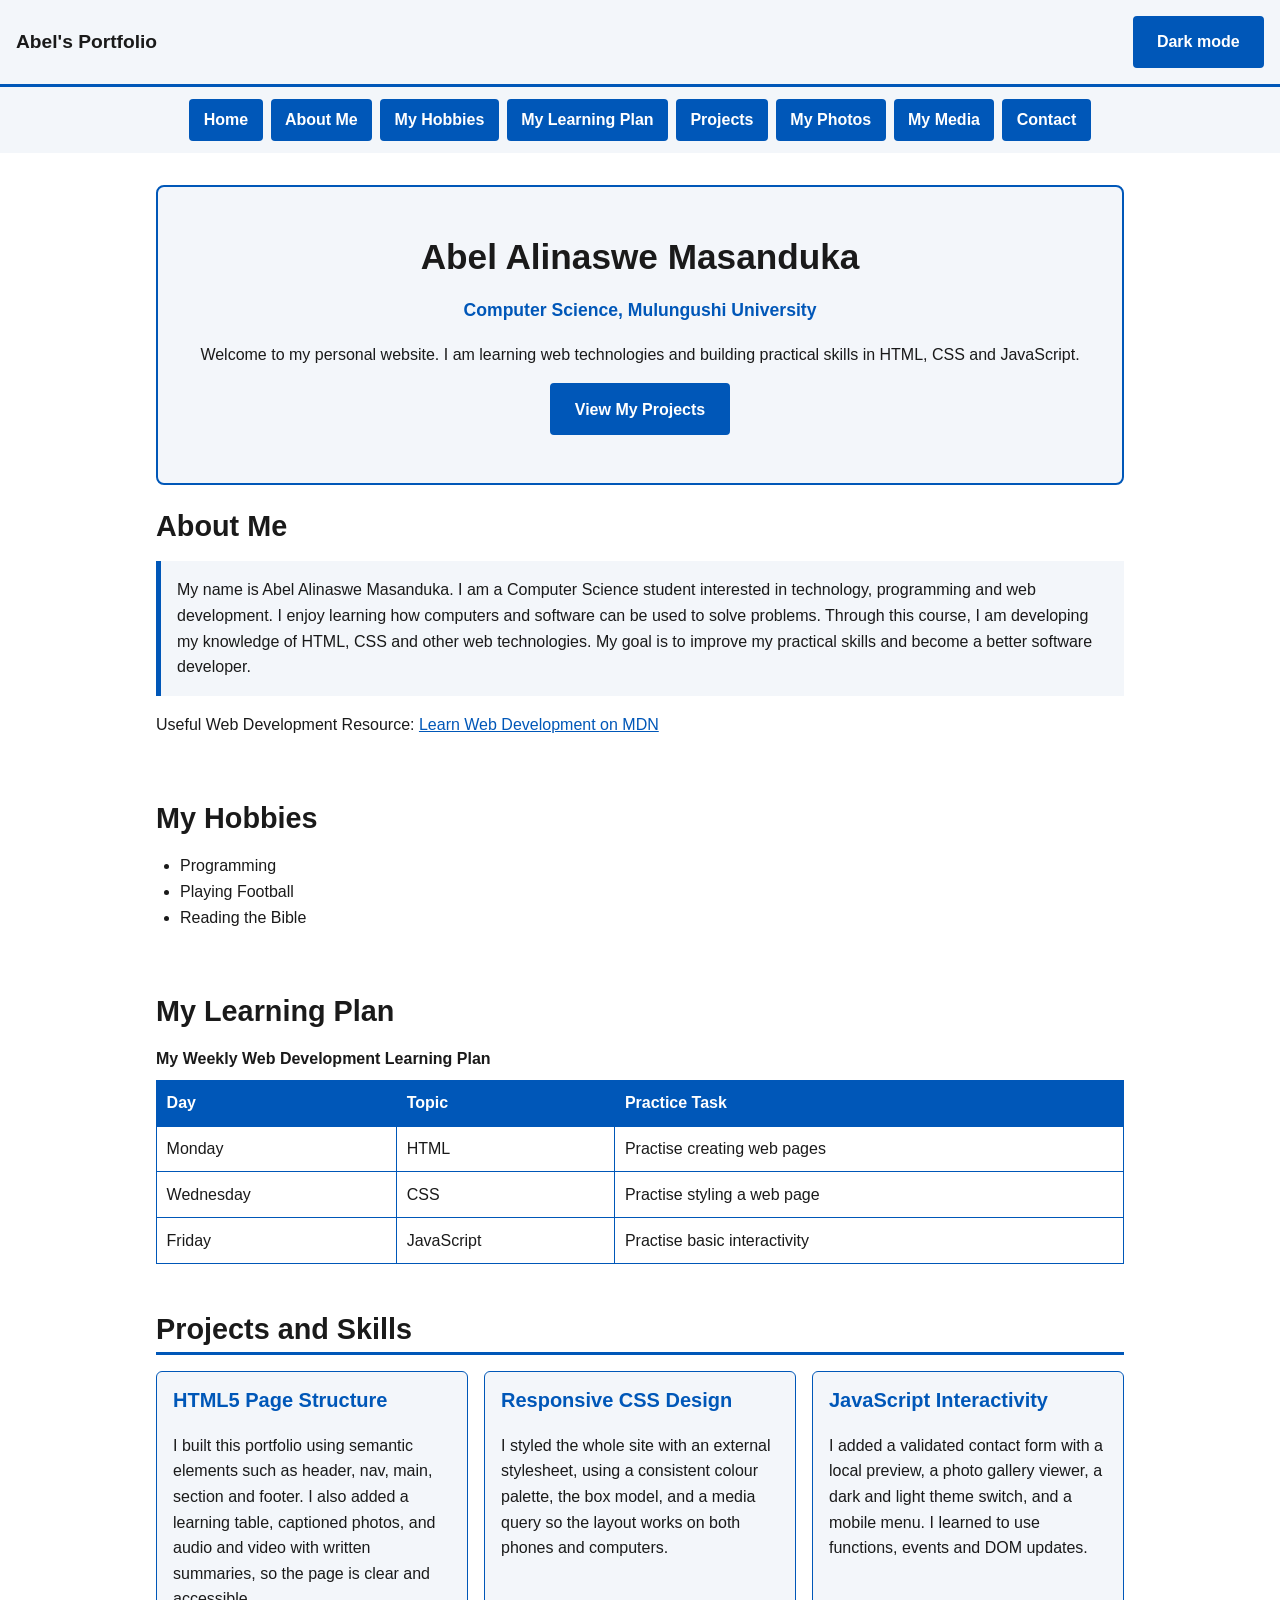
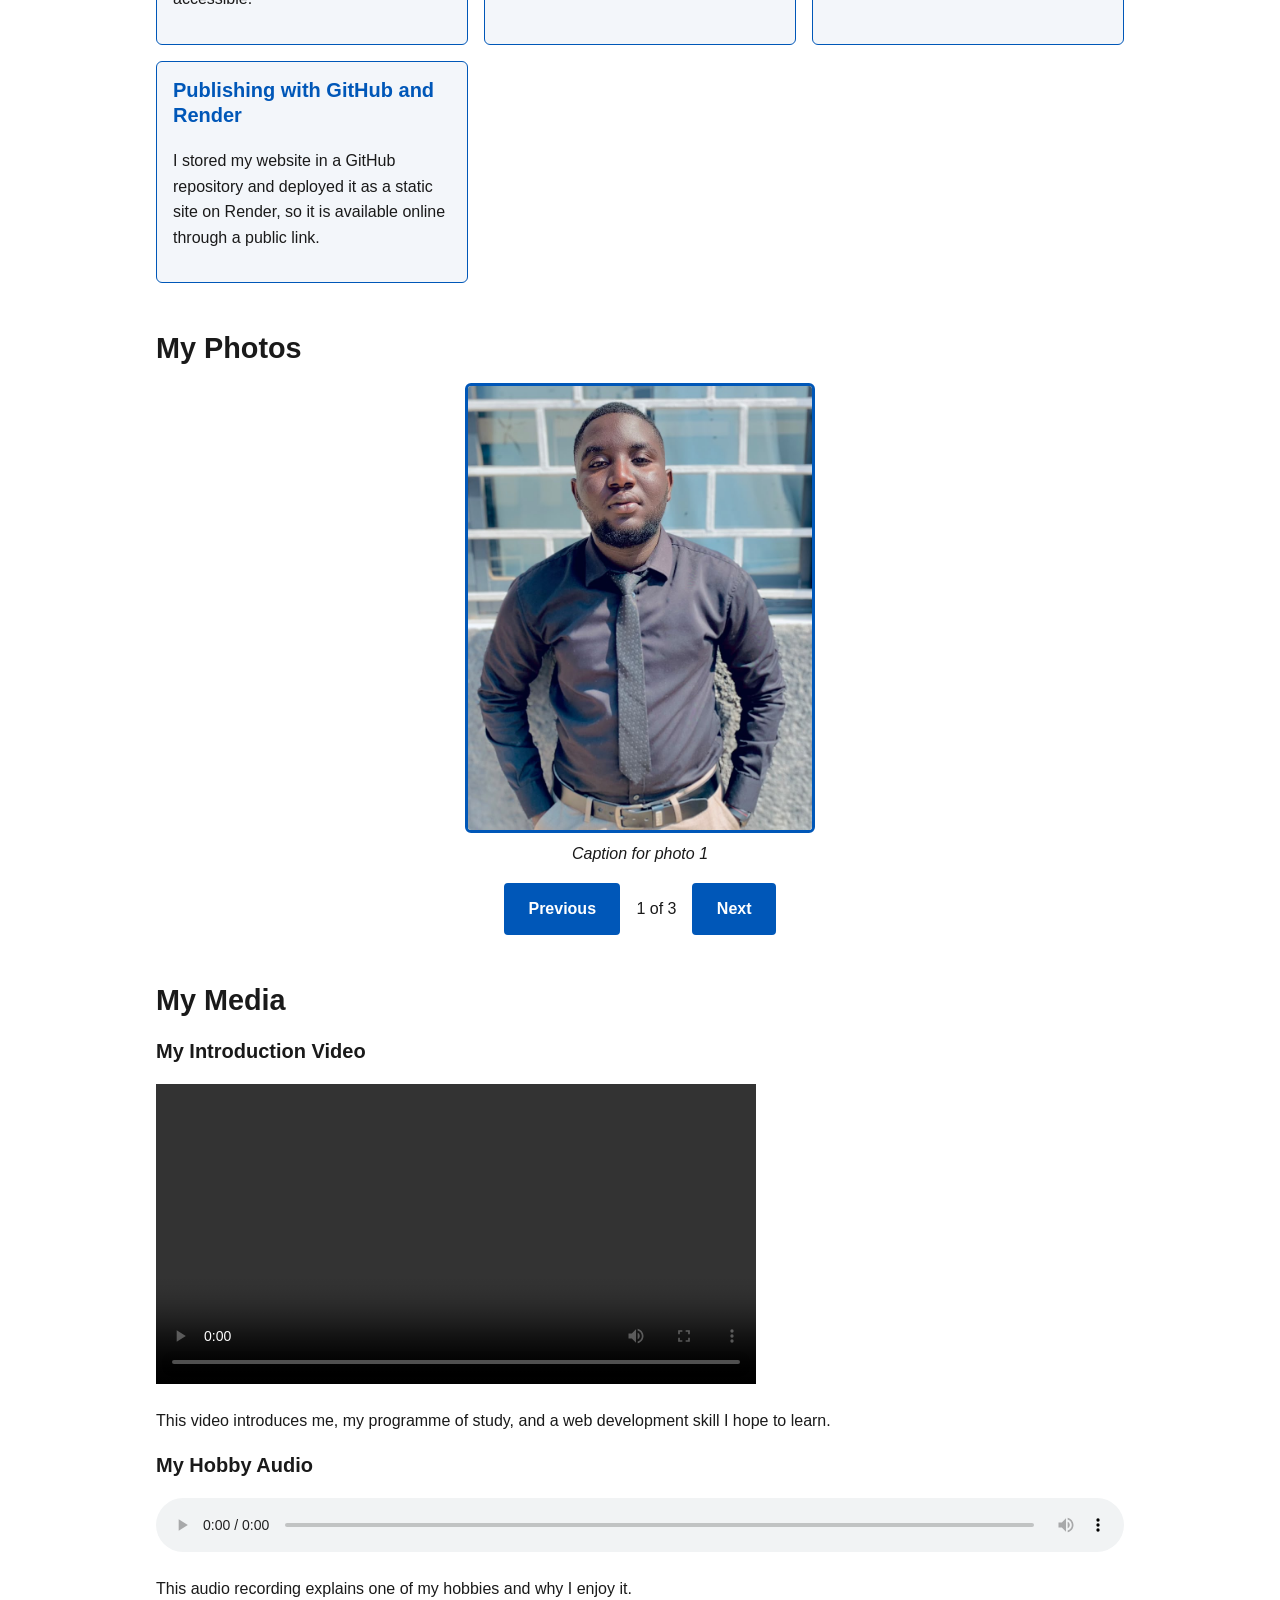
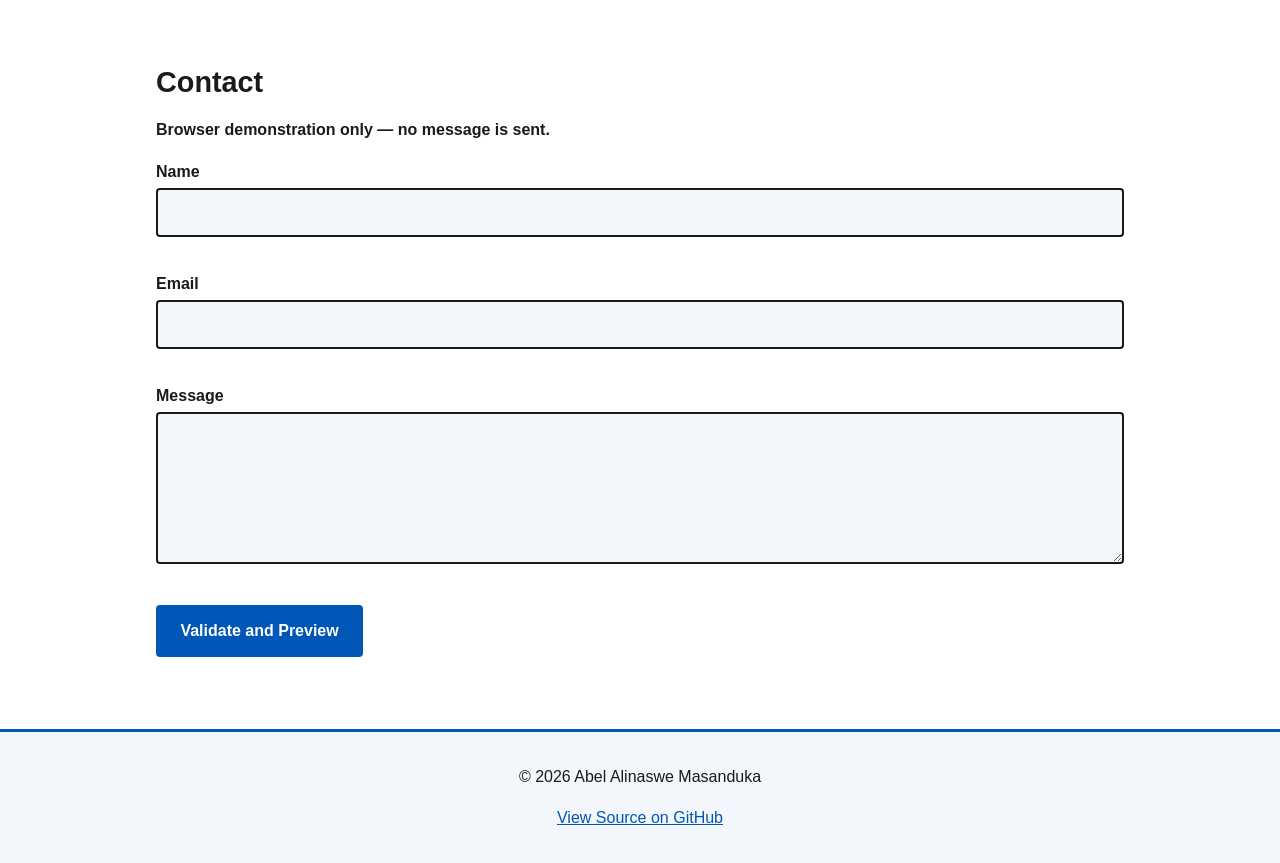
==== Desktop/myweb/index.html @ 2b9f80b7 "Fix JavaScript features and header styling" ====
<!DOCTYPE html>
<html lang="en">
<head>
    <meta charset="UTF-8">
    <meta name="viewport" content="width=device-width, initial-scale=1.0">
    <title>Abel Alinaswe Masanduka | Personal Portfolio</title>
    <link rel="stylesheet" href="css/styles.css">
    <script src="js/script.js" defer></script>
</head>
<body>

<header>
    <p class="site-title">Abel's Portfolio</p>
    <button type="button" id="theme-toggle" aria-pressed="false">Dark mode</button>
</header>

<nav id="site-nav" aria-label="Main navigation">
    <button type="button" id="menu-toggle" aria-expanded="false" aria-controls="nav-links">Menu ☰</button>
    <ul id="nav-links">
        <li><a href="#home">Home</a></li>
        <li><a href="#about">About Me</a></li>
        <li><a href="#hobbies">My Hobbies</a></li>
        <li><a href="#learning">My Learning Plan</a></li>
        <li><a href="#projects">Projects</a></li>
        <li><a href="#photos">My Photos</a></li>
        <li><a href="#media">My Media</a></li>
        <li><a href="#contact">Contact</a></li>
    </ul>
</nav>

<main>

    <!-- Introductory area -->
    <section id="home" class="hero">
        <h1>Abel Alinaswe Masanduka</h1>
        <p class="programme">Computer Science, Mulungushi University</p>
        <p>Welcome to my personal website. I am learning web technologies and building practical skills in HTML, CSS and JavaScript.</p>
        <a href="#projects" class="btn">View My Projects</a>
    </section>

    <section id="about">
        <h2>About Me</h2>
        <p class="highlight">
            My name is Abel Alinaswe Masanduka. I am a Computer Science student
            interested in technology, programming and web development. I enjoy
            learning how computers and software can be used to solve problems.
            Through this course, I am developing my knowledge of HTML, CSS and
            other web technologies. My goal is to improve my practical skills
            and become a better software developer.
        </p>
        <p>
            Useful Web Development Resource:
            <a href="https://developer.mozilla.org/en-US/docs/Learn_web_development"
               target="_blank" rel="noopener">
                Learn Web Development on MDN
            </a>
        </p>
    </section>

    <section id="hobbies">
        <h2>My Hobbies</h2>
        <ul>
            <li>Programming</li>
            <li>Playing Football</li>
            <li>Reading the Bible</li>
        </ul>
    </section>

    <section id="learning">
        <h2>My Learning Plan</h2>
        <div class="table-wrap">
            <table>
                <caption>My Weekly Web Development Learning Plan</caption>
                <thead>
                    <tr>
                        <th>Day</th>
                        <th>Topic</th>
                        <th>Practice Task</th>
                    </tr>
                </thead>
                <tbody>
                    <tr>
                        <td>Monday</td>
                        <td>HTML</td>
                        <td>Practise creating web pages</td>
                    </tr>
                    <tr>
                        <td>Wednesday</td>
                        <td>CSS</td>
                        <td>Practise styling a web page</td>
                    </tr>
                    <tr>
                        <td>Friday</td>
                        <td>JavaScript</td>
                        <td>Practise basic interactivity</td>
                    </tr>
                </tbody>
            </table>
        </div>
    </section>

    <section id="projects">
        <h2>Projects and Skills</h2>
        <div class="project-grid">
            <article class="project-card">
                <h3>HTML5 Page Structure</h3>
                <p>I built this portfolio using semantic elements such as header, nav, main, section and footer. I also added a learning table, captioned photos, and audio and video with written summaries, so the page is clear and accessible.</p>
            </article>
            <article class="project-card">
                <h3>Responsive CSS Design</h3>
                <p>I styled the whole site with an external stylesheet, using a consistent colour palette, the box model, and a media query so the layout works on both phones and computers.</p>
            </article>
            <article class="project-card">
                <h3>JavaScript Interactivity</h3>
                <p>I added a validated contact form with a local preview, a photo gallery viewer, a dark and light theme switch, and a mobile menu. I learned to use functions, events and DOM updates.</p>
            </article>
            <article class="project-card">
                <h3>Publishing with GitHub and Render</h3>
                <p>I stored my website in a GitHub repository and deployed it as a static site on Render, so it is available online through a public link.</p>
            </article>
        </div>
    </section>

    <section id="photos">
        <h2>My Photos</h2>
        <figure class="gallery">
            <img id="gallery-img" src="images/photo1.jpg" alt="Description of photo 1">
            <figcaption id="gallery-caption">Caption for photo 1</figcaption>
        </figure>
        <div class="gallery-controls">
            <button type="button" id="prev-btn">Previous</button>
            <span id="gallery-count">1 of 3</span>
            <button type="button" id="next-btn">Next</button>
        </div>
    </section>

    <section id="media">
        <h2>My Media</h2>

        <h3>My Introduction Video</h3>
        <video controls width="600">
            <source src="videos/introduction.mp4" type="video/mp4">
            Your browser does not support the video element.
        </video>
        <p>
            This video introduces me, my programme of study, and a web development
            skill I hope to learn.
        </p>

        <h3>My Hobby Audio</h3>
        <audio controls>
            <source src="videos/hobby-audio.mp4" type="audio/mp4">
            Your browser does not support the audio element.
        </audio>
        <p>
            This audio recording explains one of my hobbies and why I enjoy it.
        </p>
    </section>

    <section id="contact">
        <h2>Contact</h2>
        <p><strong>Browser demonstration only — no message is sent.</strong></p>

        <form id="contact-form" novalidate>
            <div class="field">
                <label for="name">Name</label>
                <input type="text" id="name" name="name" required>
                <span class="error" id="name-error" aria-live="polite"></span>
            </div>

            <div class="field">
                <label for="email">Email</label>
                <input type="email" id="email" name="email" required>
                <span class="error" id="email-error" aria-live="polite"></span>
            </div>

            <div class="field">
                <label for="message">Message</label>
                <textarea id="message" name="message" rows="5" required></textarea>
                <span class="error" id="message-error" aria-live="polite"></span>
            </div>

            <button type="submit">Validate and Preview</button>
        </form>

        <div id="form-preview" aria-live="polite"></div>
    </section>

</main>

<footer>
    <p>&copy; 2026 Abel Alinaswe Masanduka</p>
    <p><a href="https://github.com/YOUR-USERNAME/YOUR-REPO">View Source on GitHub</a></p>
</footer>

</body>
</html>
---- Desktop/myweb/css/styles.css ----
/* ===== Colour palette (light theme) ===== */
:root {
  --bg: #ffffff;
  --text: #1a1a1a;
  --accent: #0057b8;
  --card: #f3f6fa;
  --error: #b00020;
  --success: #2e7d32;
}

/* ===== Dark theme ===== */
body.dark {
  --bg: #121212;
  --text: #f1f1f1;
  --accent: #6cb2ff;
  --card: #1e1e1e;
  --error: #ff8a80;
  --success: #81c784;
}

/* ===== Element selectors: base typography and spacing ===== */
* { box-sizing: border-box; }

html { scroll-behavior: smooth; }

body {
  font-family: Arial, Helvetica, sans-serif;
  line-height: 1.6;
  margin: 0;
  background: var(--bg);
  color: var(--text);
  overflow-x: hidden;
}

h1, h2, h3 { line-height: 1.25; }
h1 { font-size: 2.2rem; margin: 0 0 0.5rem; }
h2 { font-size: 1.8rem; margin: 0 0 1rem; }
h3 { font-size: 1.25rem; }

a { color: var(--accent); }

main {
  max-width: 1000px;
  margin: 0 auto;
  padding: 1rem;
}

section { padding: 1.5rem 0; }

ul { padding-left: 1.5rem; }

/* ===== Header and footer ===== */
header, footer {
  background: var(--card);
  padding: 1rem;
  border-bottom: 3px solid var(--accent);
}

header {
  display: flex;
  justify-content: space-between;
  align-items: center;
  flex-wrap: wrap;
  gap: 0.5rem;
}

footer {
  text-align: center;
  border-bottom: none;
  border-top: 3px solid var(--accent);
  margin-top: 2rem;
}

.site-title {
  margin: 0;
  font-size: 1.2rem;
  font-weight: bold;
}

/* ===== Buttons ===== */
button, .btn {
  display: inline-block;
  padding: 0.7rem 1.4rem;
  background: var(--accent);
  color: var(--bg);
  border: 2px solid var(--accent);
  border-radius: 4px;
  font: inherit;
  font-weight: bold;
  text-decoration: none;
  cursor: pointer;
}

button:hover, .btn:hover {
  background: var(--bg);
  color: var(--accent);
}

/* Visible keyboard focus */
a:focus, button:focus, input:focus, textarea:focus {
  outline: 3px solid #ff9800;
  outline-offset: 2px;
}

/* ===== Navigation ===== */
nav {
  background: var(--card);
  padding: 0.75rem 1rem;
}

#menu-toggle { display: none; }

#nav-links {
  display: flex;
  flex-wrap: wrap;
  justify-content: center;
  gap: 0.5rem;
  list-style: none;
  padding: 0;
  margin: 0;
}

#nav-links a {
  display: block;
  padding: 0.5rem 0.9rem;
  background: var(--accent);
  color: var(--bg);
  text-decoration: none;
  border-radius: 4px;
  font-weight: bold;
}

#nav-links a:hover { text-decoration: underline; }

/* ===== Hero (introductory area) ===== */
.hero {
  text-align: center;
  padding: 3rem 1rem;
  background: var(--card);
  border: 2px solid var(--accent);
  border-radius: 8px;
  margin-top: 1rem;
}

.programme {
  font-weight: bold;
  color: var(--accent);
  font-size: 1.1rem;
}

/* ===== Text highlight ===== */
.highlight {
  padding: 1rem;
  background: var(--card);
  border-left: 5px solid var(--accent);
}

/* ===== Projects ===== */
#projects h2 {
  border-bottom: 3px solid var(--accent);
  padding-bottom: 0.25rem;
}

.project-grid {
  display: grid;
  grid-template-columns: repeat(auto-fit, minmax(240px, 1fr));
  gap: 1rem;
}

.project-card {
  background: var(--card);
  border: 1px solid var(--accent);
  border-radius: 6px;
  padding: 1rem;
}

.project-card h3 { margin-top: 0; color: var(--accent); }

/* ===== Table ===== */
.table-wrap { overflow-x: auto; }

table {
  width: 100%;
  border-collapse: collapse;
}

caption {
  font-weight: bold;
  margin-bottom: 0.5rem;
  text-align: left;
}

th, td {
  border: 1px solid var(--accent);
  padding: 0.6rem;
  text-align: left;
}

th {
  background: var(--accent);
  color: var(--bg);
}

/* ===== Photos and gallery ===== */
img, video { max-width: 100%; height: auto; }
audio { width: 100%; }

.gallery {
  margin: 0 0 1rem;
  text-align: center;
}

.gallery img {
  display: block;
  margin: 0 auto;
  max-height: 450px;
  object-fit: contain;
  border: 3px solid var(--accent);
  border-radius: 6px;
}

.gallery figcaption {
  margin-top: 0.5rem;
  font-style: italic;
}

.gallery-controls {
  display: flex;
  justify-content: center;
  align-items: center;
  gap: 1rem;
  flex-wrap: wrap;
}

/* ===== Contact form ===== */
.field { margin-bottom: 1rem; }

.field label {
  display: block;
  margin-bottom: 0.25rem;
  font-weight: bold;
}

.field input, .field textarea {
  width: 100%;
  padding: 0.6rem;
  border: 2px solid var(--text);
  border-radius: 4px;
  font: inherit;
  background: var(--card);
  color: var(--text);
}

.invalid { border-color: var(--error) !important; }

.error {
  display: block;
  color: var(--error);
  font-size: 0.9rem;
  min-height: 1.1rem;
}

#form-preview {
  margin-top: 1rem;
  padding: 1rem;
  border: 2px solid var(--success);
  border-radius: 4px;
  background: var(--card);
  overflow-wrap: anywhere;
}

#form-preview:empty { display: none; }

/* ===== Responsive: phones ===== */
@media (max-width: 700px) {
  h1 { font-size: 1.7rem; }
  h2 { font-size: 1.5rem; }

  #menu-toggle {
    display: block;
    width: 100%;
  }

  #nav-links {
    display: none;
    flex-direction: column;
    margin-top: 0.5rem;
  }

  #nav-links.open { display: flex; }

  #nav-links a { padding: 0.75rem; text-align: center; }

  .hero { padding: 2rem 1rem; }
}
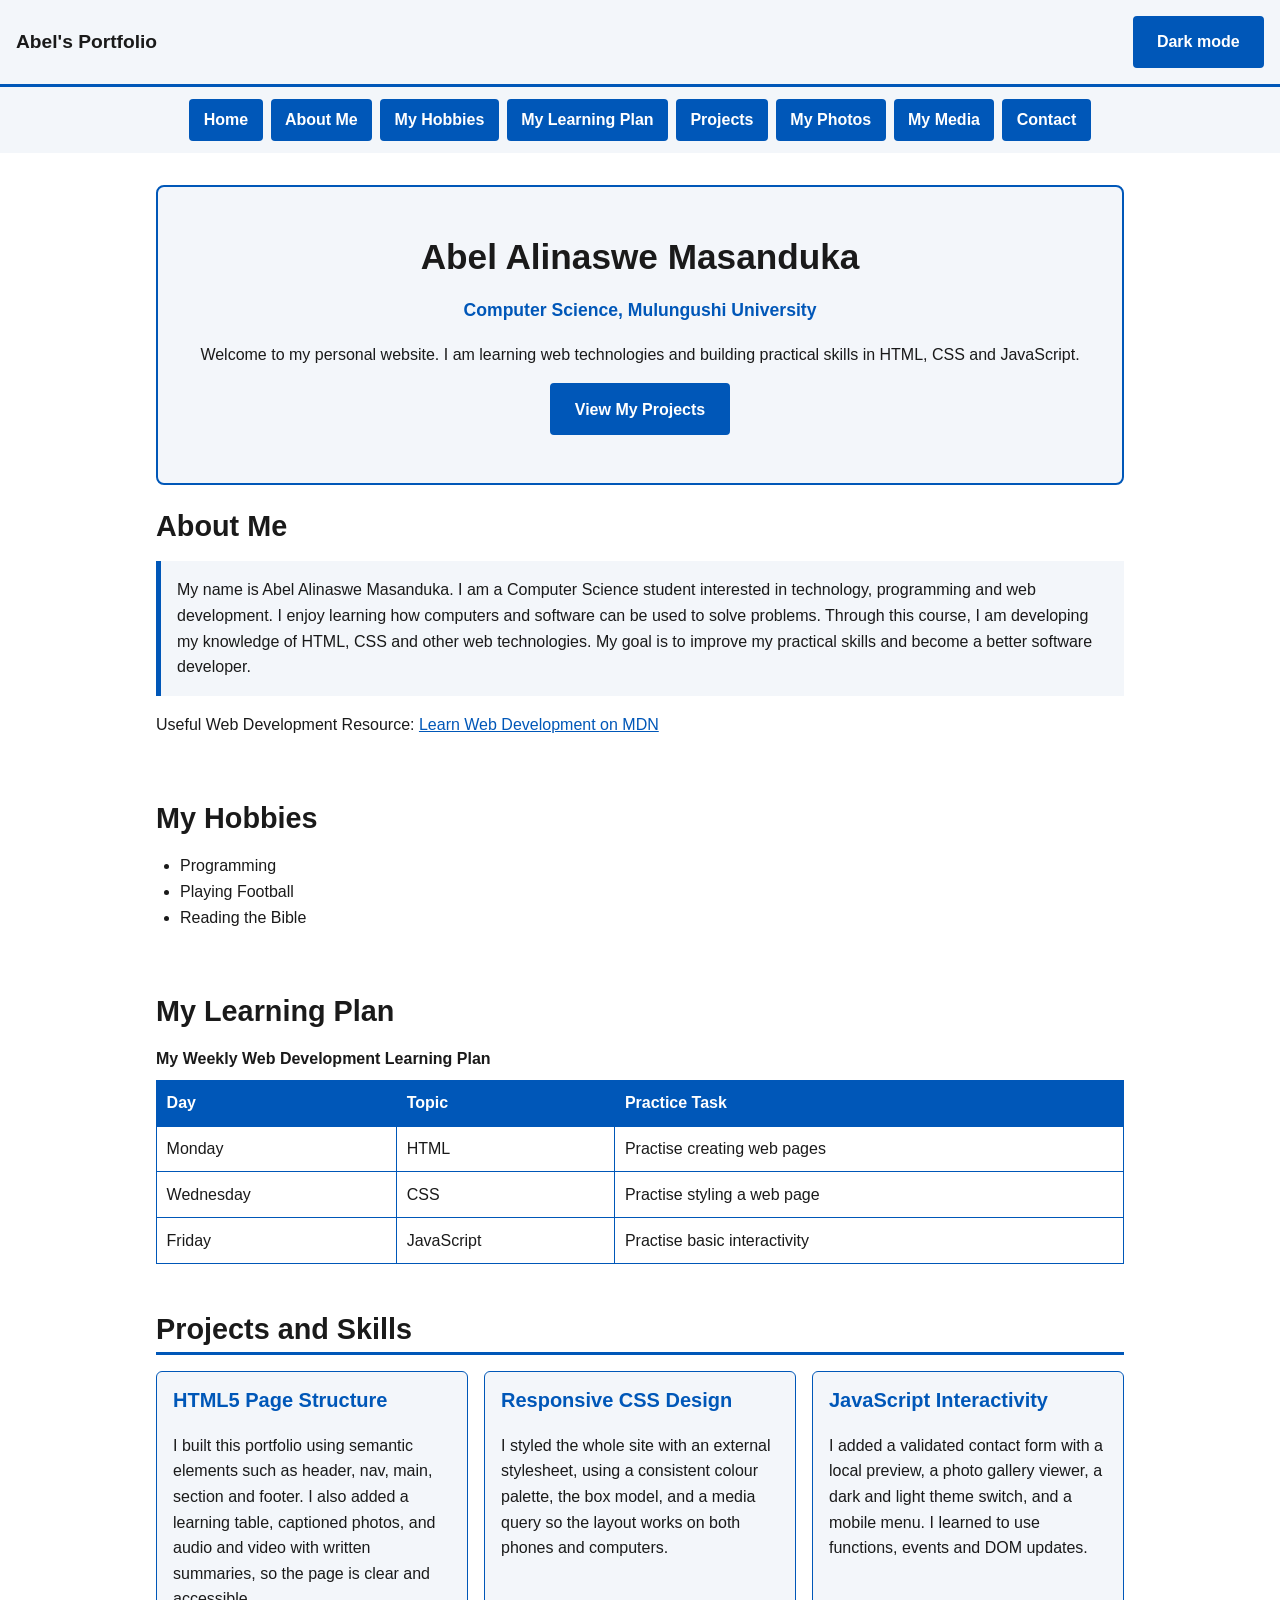
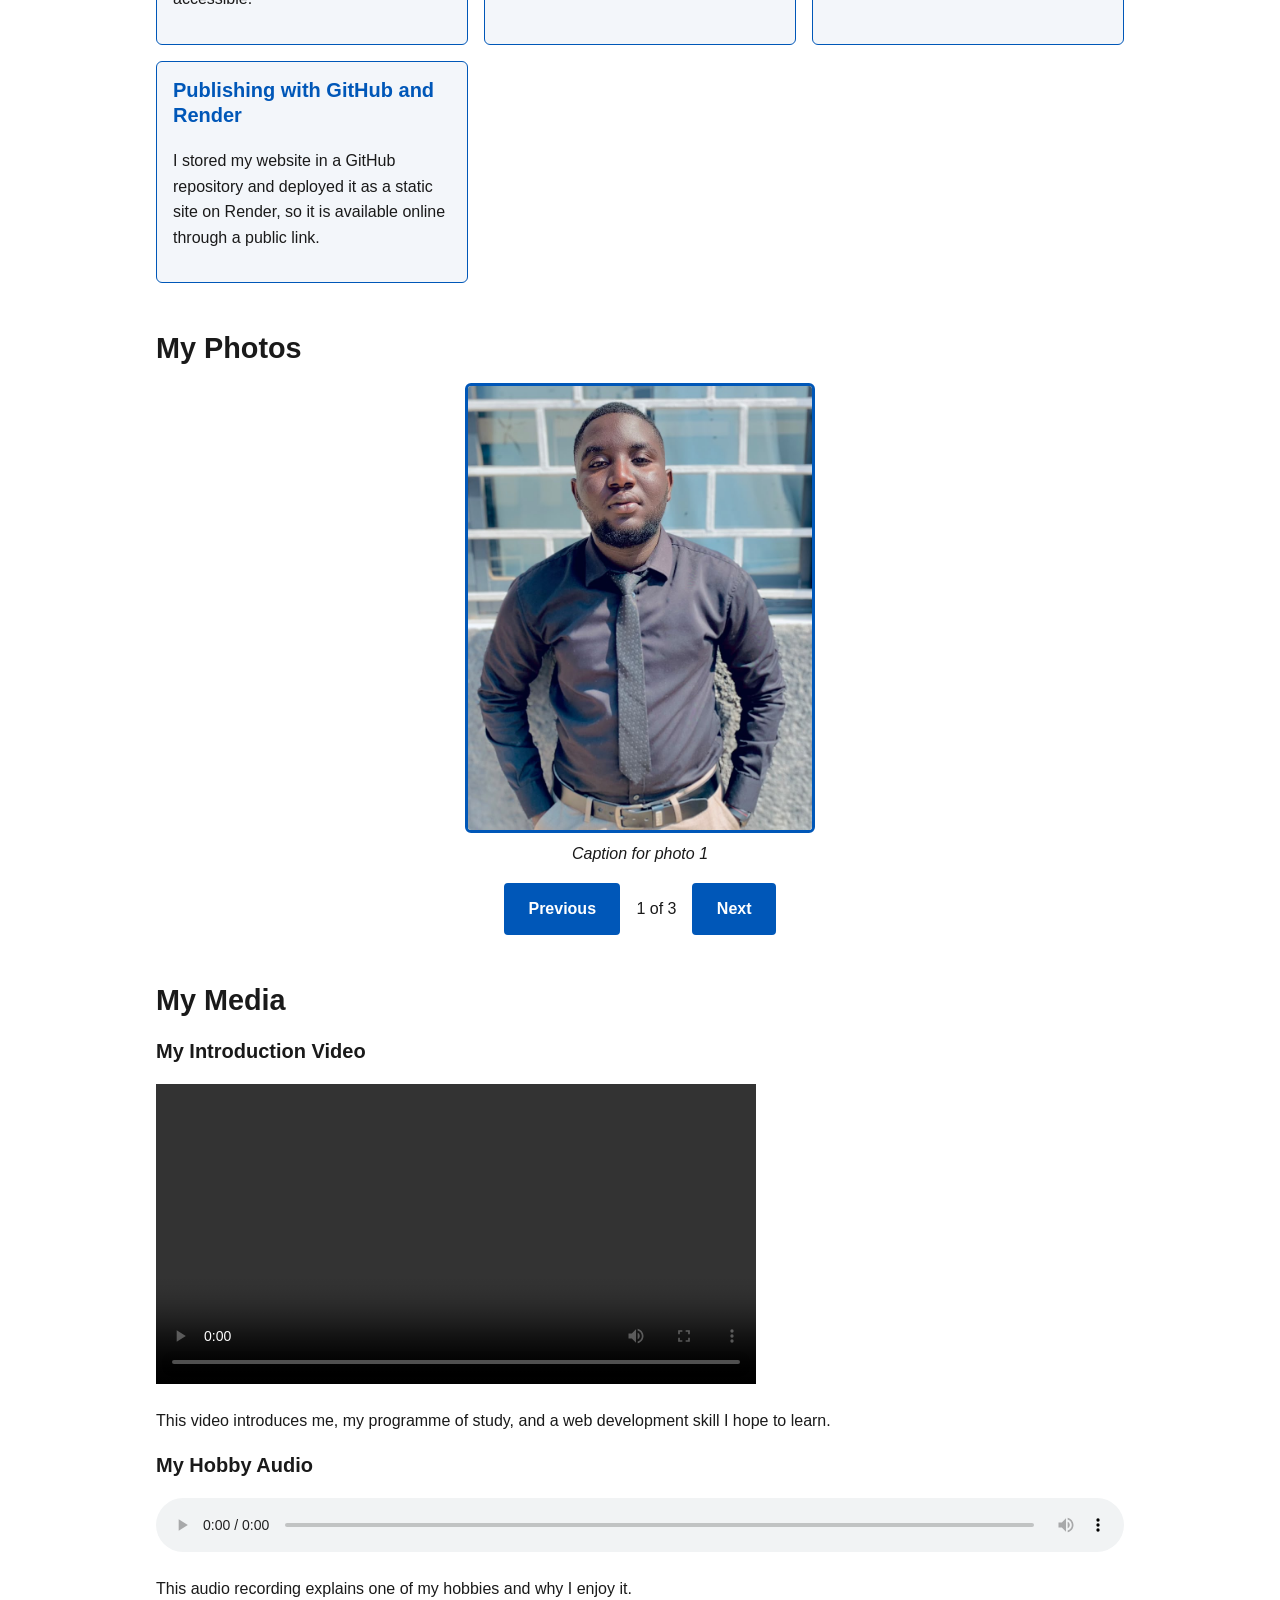
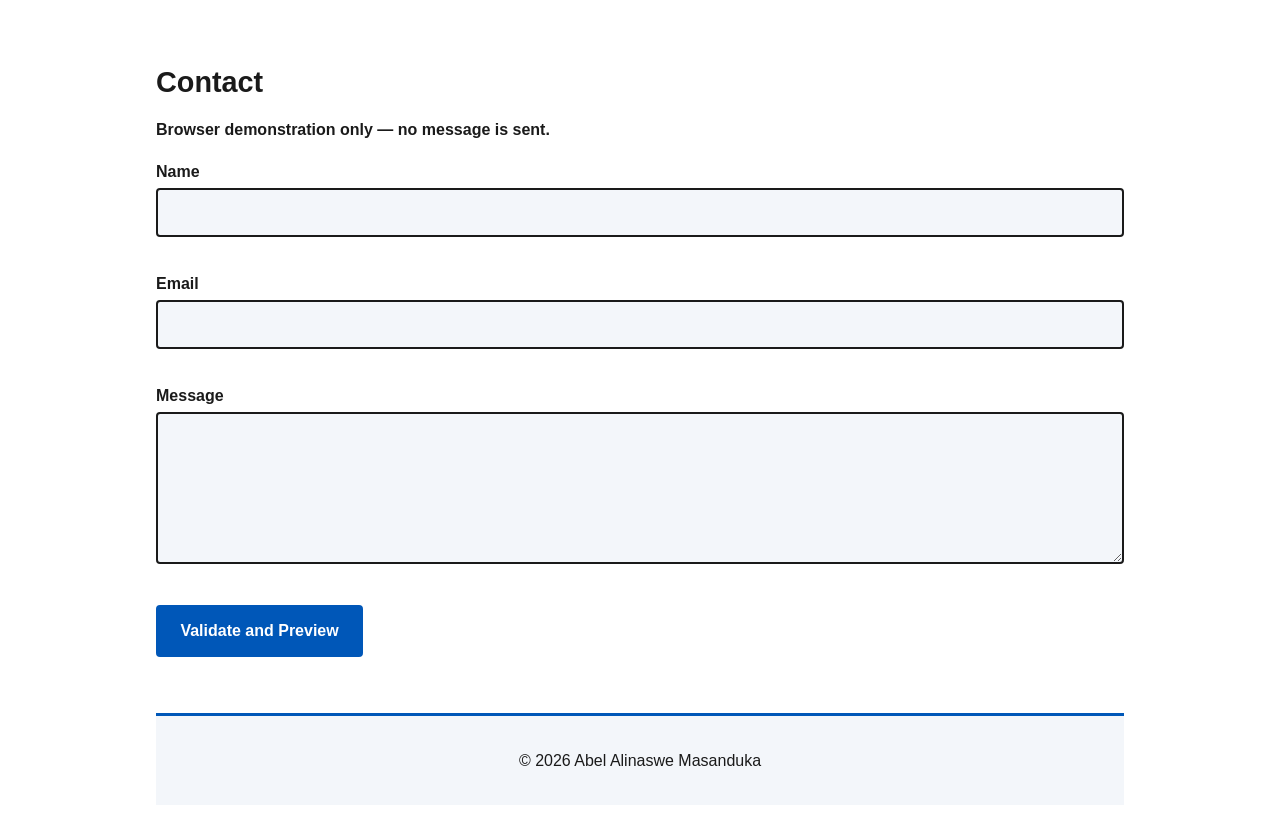
==== commit 5fa40d33: "Add GitHub footer link, live URL and removed backup file" ====
--- a/Desktop/myweb/index.html
+++ b/Desktop/myweb/index.html
@@ -184,13 +184,12 @@
         </form>
 
         <div id="form-preview" aria-live="polite"></div>
-    </section>
-
+    </section
 </main>
 
 <footer>
     <p>&copy; 2026 Abel Alinaswe Masanduka</p>
-    <p><a href="https://github.com/YOUR-USERNAME/YOUR-REPO">View Source on GitHub</a></p>
+    <p><a href="https://github.com/Abel-cloud-ux/Abel-Alinaswe-Masanduka-202509646-MYWEB>View Source on GitHub</a></p>
 </footer>
 
 </body>
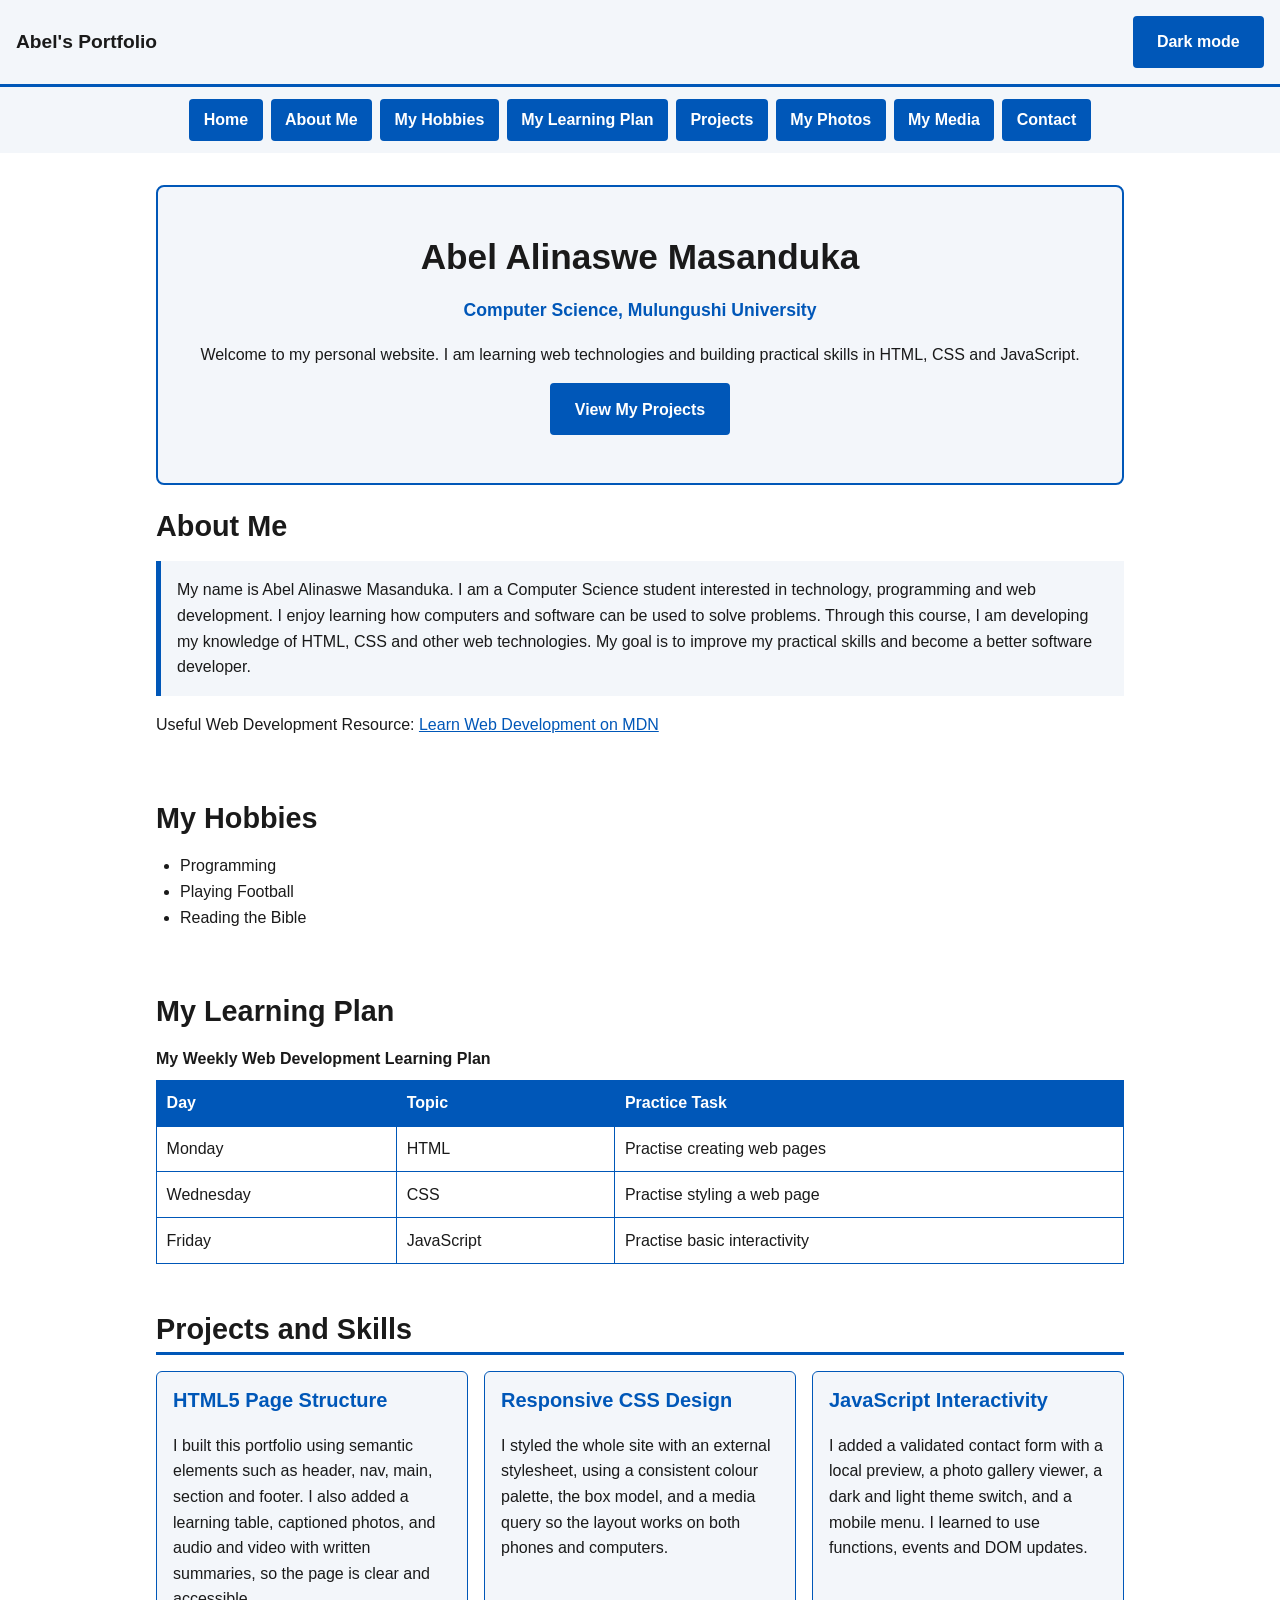
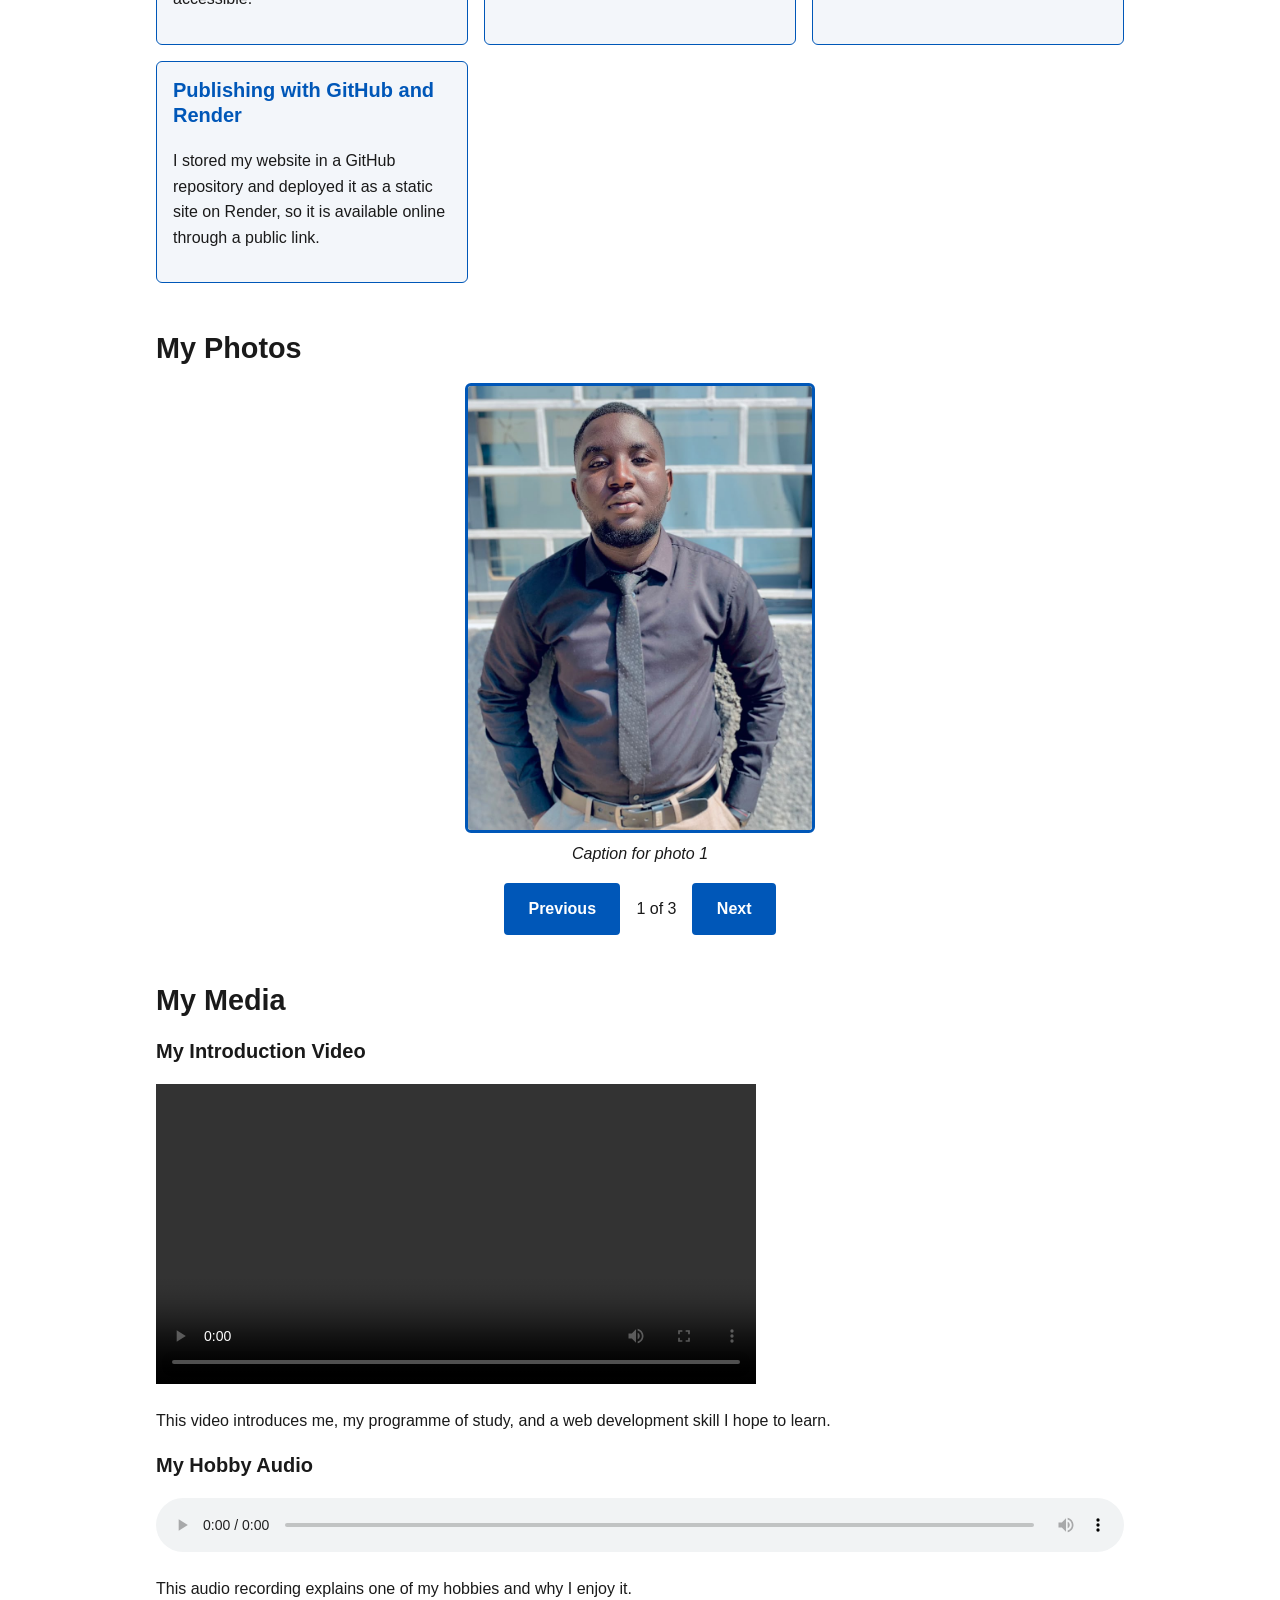
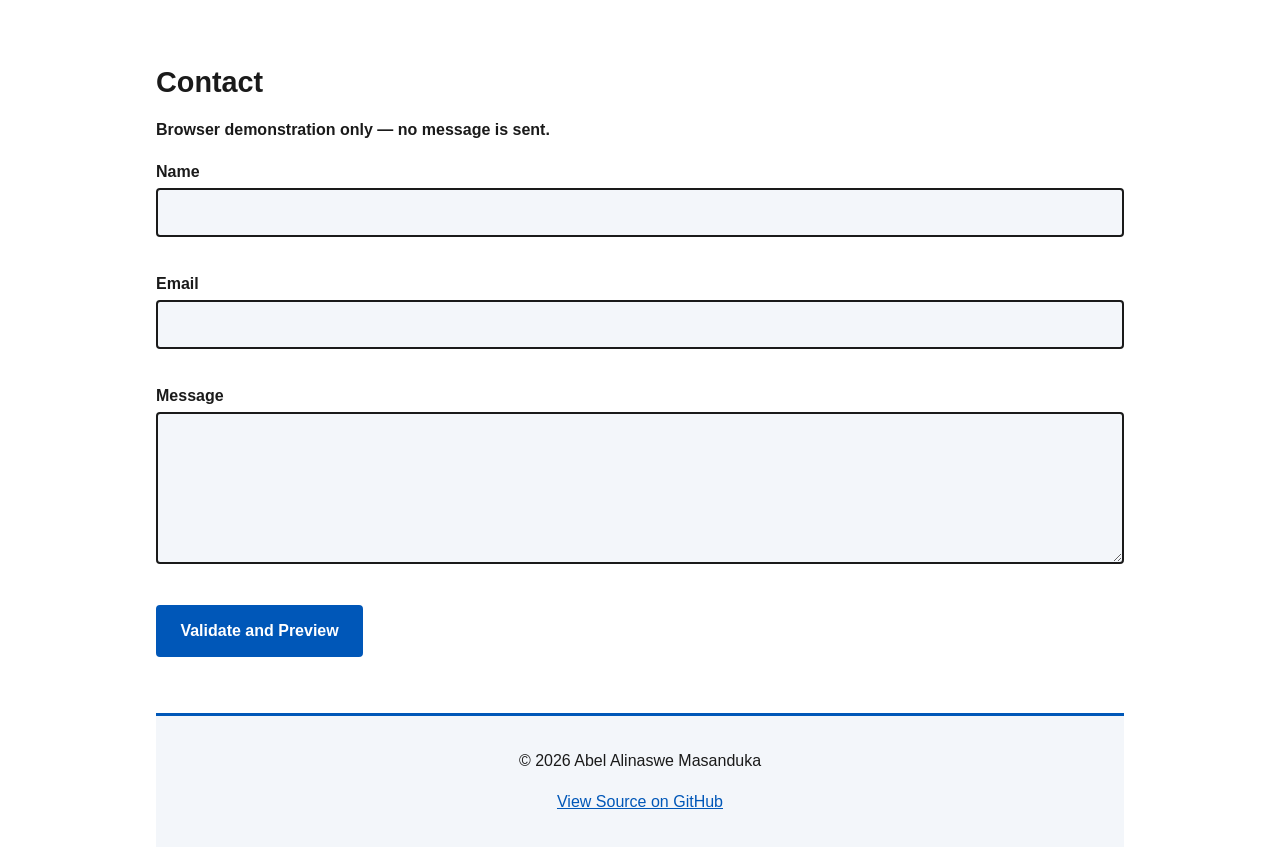
==== commit 26005a38: "Fix footer GitHub link" ====
--- a/Desktop/myweb/index.html
+++ b/Desktop/myweb/index.html
@@ -189,7 +189,7 @@
 
 <footer>
     <p>&copy; 2026 Abel Alinaswe Masanduka</p>
-    <p><a href="https://github.com/Abel-cloud-ux/Abel-Alinaswe-Masanduka-202509646-MYWEB>View Source on GitHub</a></p>
+    <p><a href="https://github.com/Abel-cloud-ux/Abel-Alinaswe-Masanduka-202509646-MYWEB">View Source on GitHub</a></p>
 </footer>
 
 </body>
